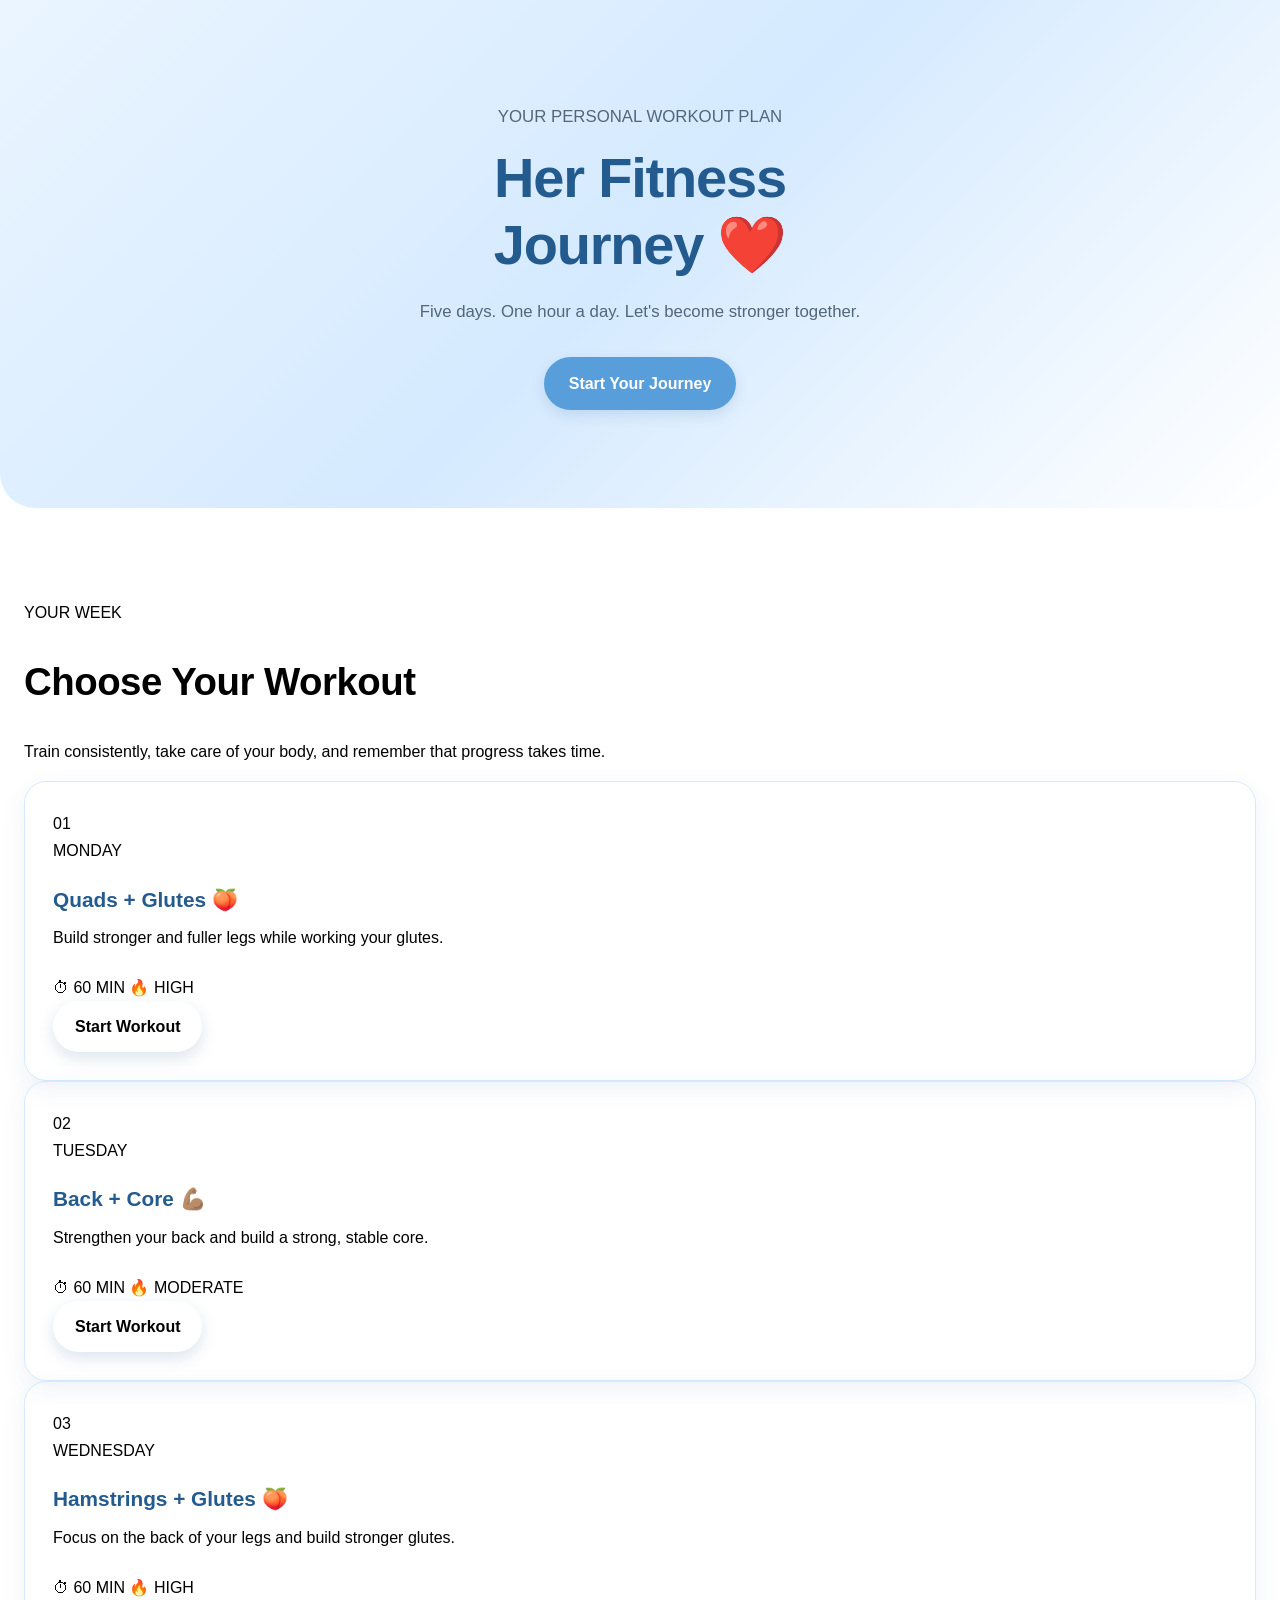
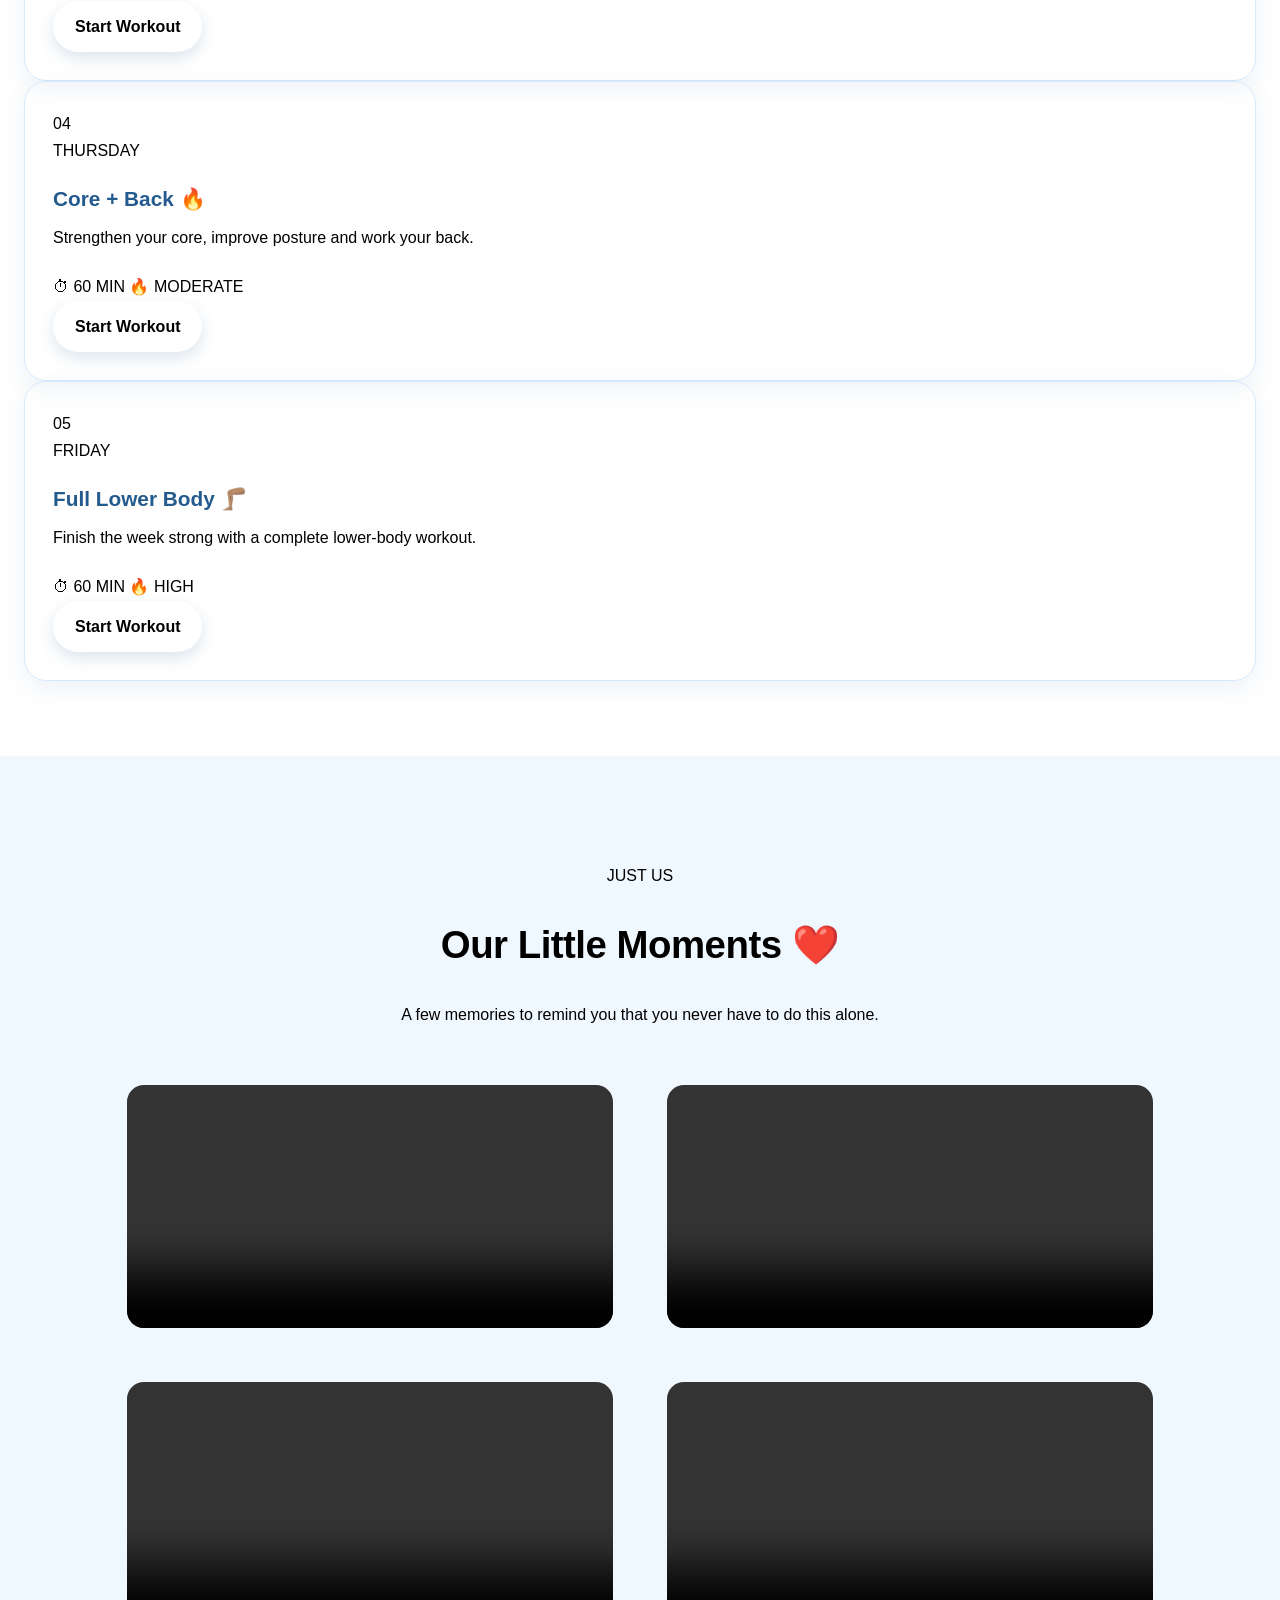
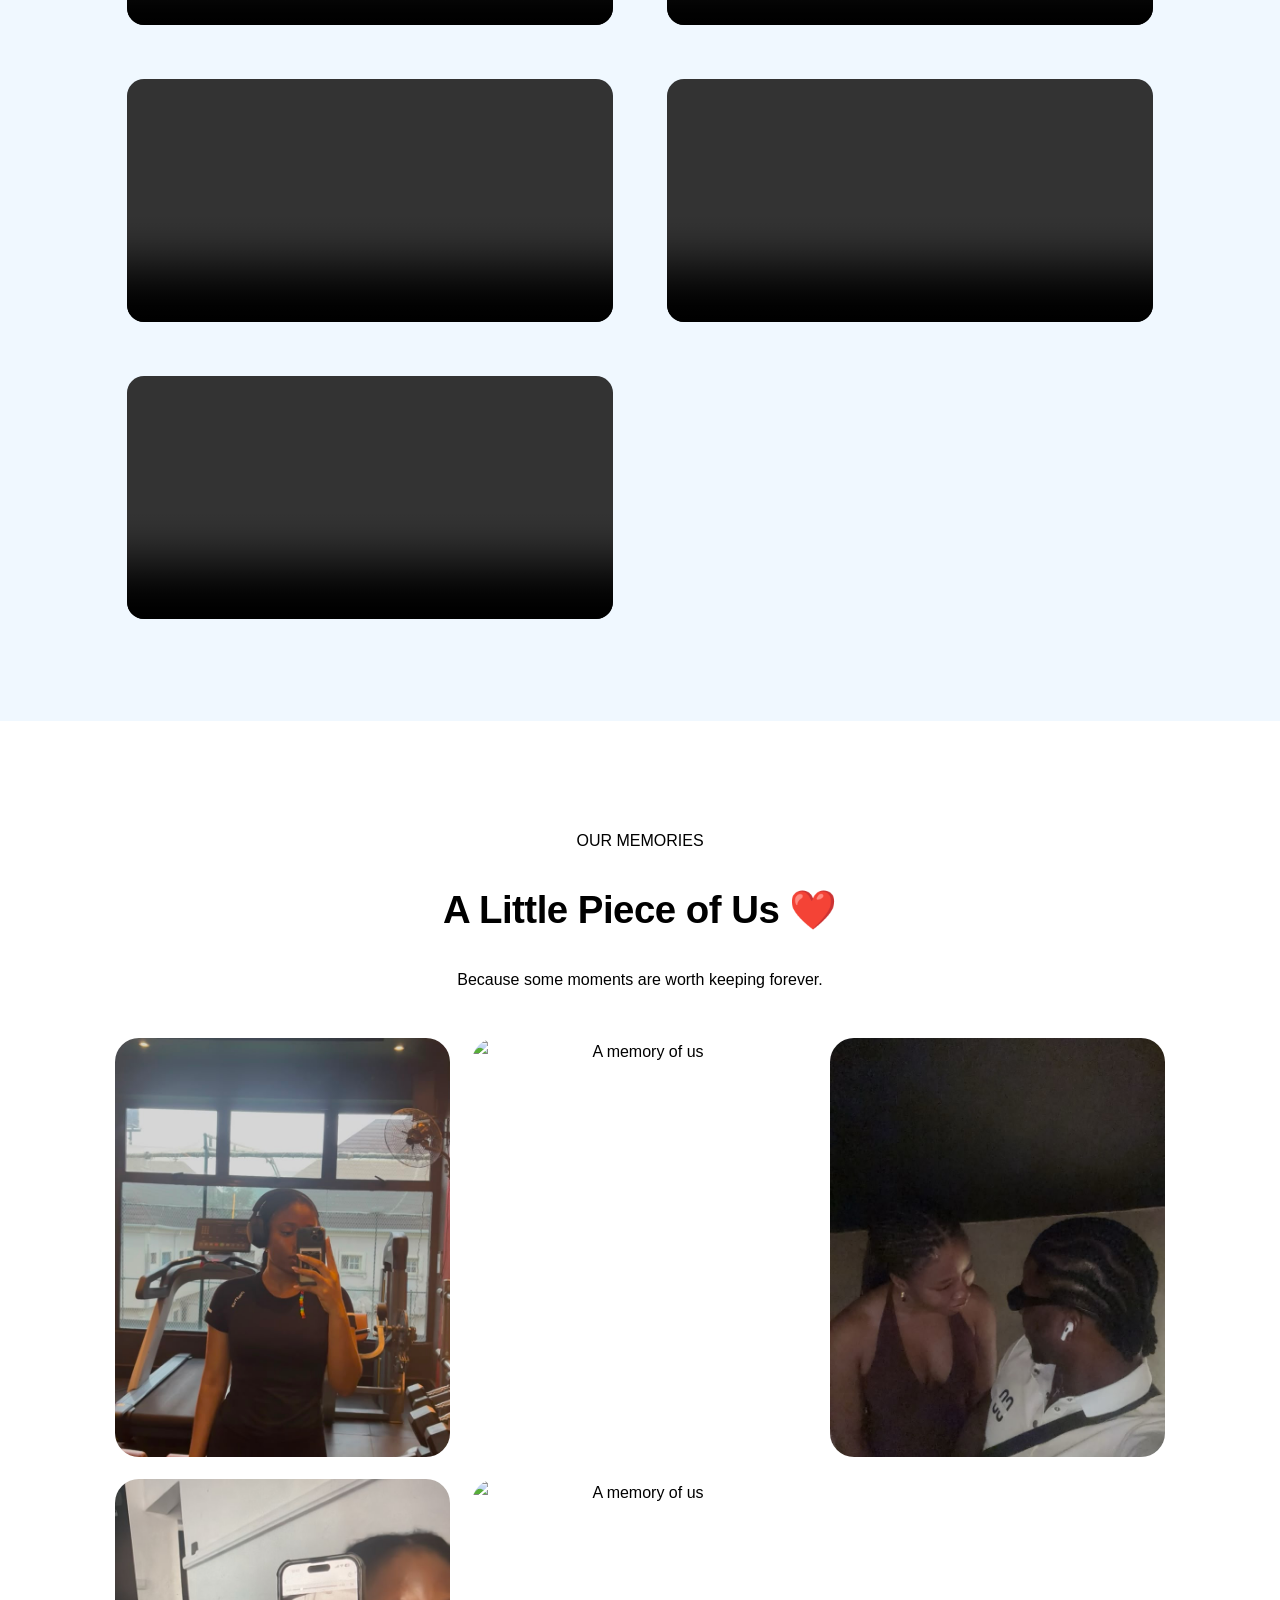
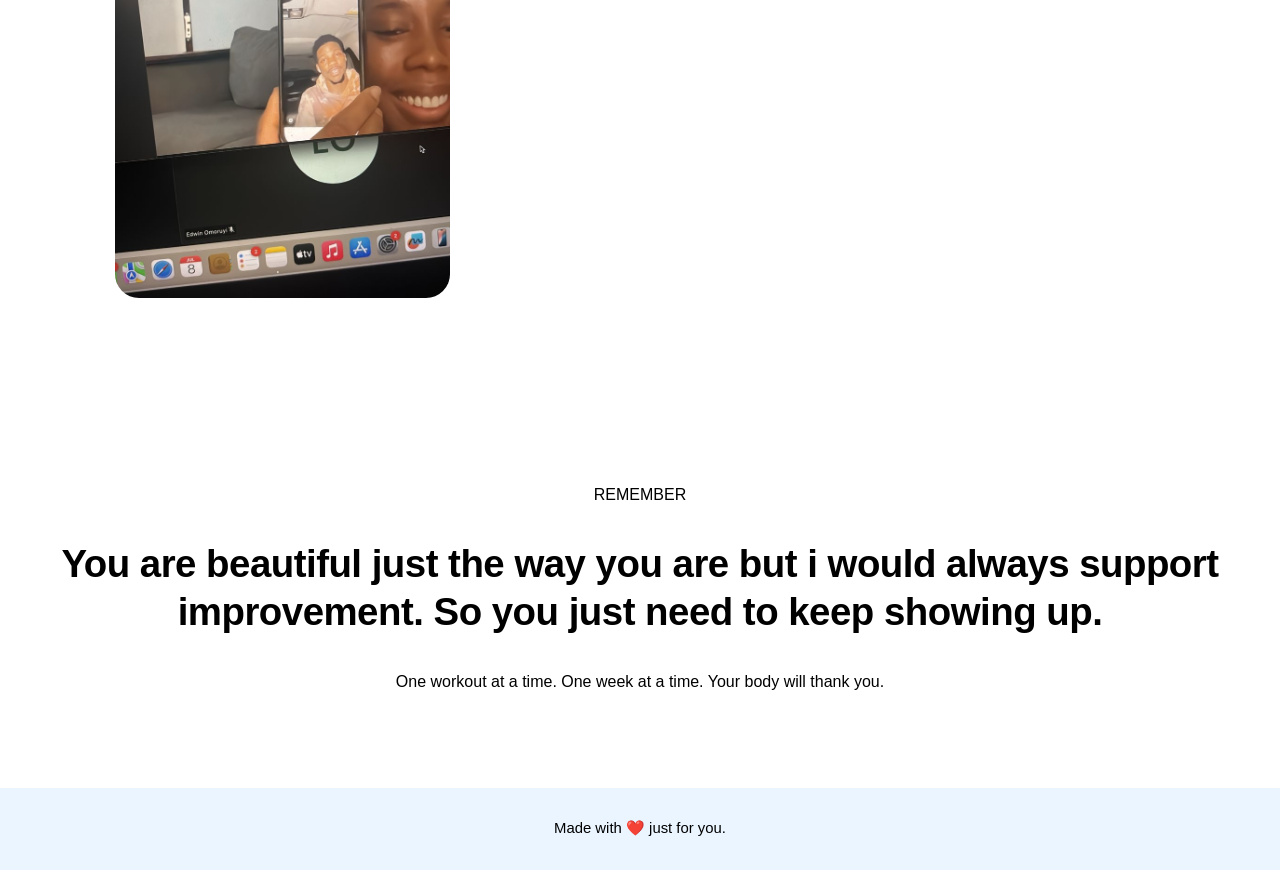
==== index.html @ 588f7c05 "Add files via upload" ====
<!DOCTYPE html>
<html lang="en">
<head>
    <meta charset="UTF-8">
    <meta name="viewport" content="width=device-width, initial-scale=1.0">

    <title>Her Fitness Journey</title>

    <link rel="stylesheet" href="style.css">
</head>


<body>

    <!-- HERO SECTION -->
    <header class="hero">
        <div class="hero-content">
            <p class="small-title">YOUR PERSONAL WORKOUT PLAN</p>

            <h1>Her Fitness<br>Journey ❤️</h1>

            <p class="hero-text">
                Five days. One hour a day.
                Let's become stronger together.
            </p>

            <a href="#workouts" class="start-button">
                Start Your Journey
            </a>
        </div>
    </header>


    <!-- WORKOUT SECTION -->
    <main>

        <section id="workouts" class="workouts">

            <div class="section-heading">
                <p class="small-title">YOUR WEEK</p>
                <h2>Choose Your Workout</h2>
                <p>
                    Train consistently, take care of your body,
                    and remember that progress takes time.
                </p>
            </div>


            <!-- MONDAY -->
            <article class="workout-card">
                <div class="day-number">01</div>

                <div class="workout-info">
                    <p class="day">MONDAY</p>
                    <h3>Quads + Glutes 🍑</h3>
                    <p>
                        Build stronger and fuller legs
                        while working your glutes.
                    </p>

                    <div class="workout-details">
                        <span>⏱ 60 MIN</span>
                        <span>🔥 HIGH</span>
                    </div>

                    <button class="workout-button">
                        Start Workout
                    </button>
                </div>
            </article>


            <!-- TUESDAY -->
            <article class="workout-card">
                <div class="day-number">02</div>

                <div class="workout-info">
                    <p class="day">TUESDAY</p>
                    <h3>Back + Core 💪🏽</h3>
                    <p>
                        Strengthen your back and build
                        a strong, stable core.
                    </p>

                    <div class="workout-details">
                        <span>⏱ 60 MIN</span>
                        <span>🔥 MODERATE</span>
                    </div>

                    <button class="workout-button">
                        Start Workout
                    </button>
                </div>
            </article>


            <!-- WEDNESDAY -->
            <article class="workout-card">
                <div class="day-number">03</div>

                <div class="workout-info">
                    <p class="day">WEDNESDAY</p>
                    <h3>Hamstrings + Glutes 🍑</h3>
                    <p>
                        Focus on the back of your legs
                        and build stronger glutes.
                    </p>

                    <div class="workout-details">
                        <span>⏱ 60 MIN</span>
                        <span>🔥 HIGH</span>
                    </div>

                    <button class="workout-button">
                        Start Workout
                    </button>
                </div>
            </article>


            <!-- THURSDAY -->
            <article class="workout-card">
                <div class="day-number">04</div>

                <div class="workout-info">
                    <p class="day">THURSDAY</p>
                    <h3>Core + Back 🔥</h3>
                    <p>
                        Strengthen your core, improve
                        posture and work your back.
                    </p>

                    <div class="workout-details">
                        <span>⏱ 60 MIN</span>
                        <span>🔥 MODERATE</span>
                    </div>

                    <button class="workout-button">
                        Start Workout
                    </button>
                </div>
            </article>


            <!-- FRIDAY -->
            <article class="workout-card">
                <div class="day-number">05</div>

                <div class="workout-info">
                    <p class="day">FRIDAY</p>
                    <h3>Full Lower Body 🦵🏽</h3>
                    <p>
                        Finish the week strong with
                        a complete lower-body workout.
                    </p>

                    <div class="workout-details">
                        <span>⏱ 60 MIN</span>
                        <span>🔥 HIGH</span>
                    </div>

                    <button class="workout-button">
                        Start Workout
                    </button>
                </div>
            </article>

        </section>
        <!-- OUR LITTLE MOMENTS -->
        <section class="memories">

            <div class="section-heading">
                <p class="small-title">JUST US</p>

                <h2>Our Little Moments ❤️</h2>

                <p>
                    A few memories to remind you that
                    you never have to do this alone.
                </p>
            </div>


            <div class="video-grid">

                <div class="video-card">
                    <video controls playsinline>
                        <source src="videos/us-1.mp4" type="video/mp4">
                    </video>
                </div>

                <div class="video-card">
                    <video controls playsinline>
                        <source src="videos/us-2.mp4" type="video/mp4">
                    </video>
                </div>

                <div class="video-card">
                    <video controls playsinline>
                        <source src="videos/us-3.mp4" type="video/mp4">
                    </video>
                </div>

                <div class="video-card">
                    <video controls playsinline>
                        <source src="videos/us-4.mp4" type="video/mp4">
                    </video>
                </div>

                <div class="video-card">
                    <video controls playsinline>
                        <source src="videos/us-5.mp4" type="video/mp4">
                    </video>
                </div>

                <div class="video-card">
                    <video controls playsinline>
                        <source src="videos/us-6.mp4" type="video/mp4">
                    </video>
                </div>

                <div class="video-card">
                    <video controls playsinline>
                        <source src="videos/us-7.mp4" type="video/mp4">
                    </video>
                </div>

            </div>

        </section>
<!-- OUR MEMORIES -->
<section class="photo-memories">

    <div class="section-heading">
        <p class="small-title">OUR MEMORIES</p>

        <h2>A Little Piece of Us ❤️</h2>

        <p>
            Because some moments are worth keeping forever.
        </p>
    </div>

    <div class="photo-grid">

        <div class="photo-card">
            <img src="images/us-1.jpg" alt="A memory of us">
        </div>

        <div class="photo-card">
            <img src="images/us-2.jpg" alt="A memory of us">
        </div>

        <div class="photo-card">
            <img src="images/us-3.jpg" alt="A memory of us">
        </div>

        <div class="photo-card">
            <img src="images/us-4.jpg" alt="A memory of us">
        </div>

        <div class="photo-card">
            <img src="images/us-5.jpg" alt="A memory of us">
        </div>

    </div>

</section>
        <!-- MOTIVATION SECTION -->
        <section class="motivation">

            <p class="small-title">REMEMBER</p>

            <h2>
                You are beautiful just the way you are but i would always support improvement.
                So you just need to keep showing up.
            </h2>

            <p>
                One workout at a time. One week at a time.
                Your body will thank you.
            </p>

        </section>

    </main>


    <!-- FOOTER -->
    <footer>
        <p>Made with ❤️ just for you.</p>
    </footer>



</body>
</html>
</body>
</html>
---- style.css ----
/* ================================
   OUR LITTLE MOMENTS
================================ */
```css
/* ================================
   OUR VIDEO MEMORIES
================================ */


/* ========================================
   HER FITNESS JOURNEY 💙
   Theme: Light Sky Blue, White & Soft Blue
======================================== */

/* 1. COLOURS AND GLOBAL SETTINGS */

:root {
    --blue-light: #eaf5ff;
    --blue-soft: #d5eaff;
    --blue-sky: #8fc5f5;
    --blue-medium: #579edb;
    --blue-dark: #245b8f;
    --blue-deep: #183f65;
    --white: #ffffff;
    --text-main: #263b50;
    --text-muted: #6c8094;
    --border: #e0edf8;
    --shadow: 0 12px 35px rgba(36, 91, 143, 0.09);
    --shadow-hover: 0 18px 40px rgba(36, 91, 143, 0.15);
    --radius: 22px;
}

* {
    box-sizing: border-box;
}

html {
    scroll-behavior: smooth;
}

body {
    margin: 0;
    font-family: "Segoe UI", Arial, sans-serif;
    color: var(--text-main);
    background: var(--white);
    line-height: 1.7;
    -webkit-font-smoothing: antialiased;
}

img,
video {
    max-width: 100%;
}

img {
    height: auto;
}

a {
    color: var(--blue-dark);
    text-decoration: none;
    transition: color 0.25s ease;
}

a:hover {
    color: var(--blue-medium);
}

button,
a {
    -webkit-tap-highlight-color: transparent;
}

button {
    font: inherit;
}

h1,
h2,
h3,
h4 {
    color: var(--blue-deep);
    line-height: 1.25;
}

h1 {
    font-size: clamp(2rem, 5vw, 3.6rem);
    letter-spacing: -1.2px;
}

h2 {
    font-size: clamp(1.6rem, 3vw, 2.4rem);
    letter-spacing: -0.5px;
}

p {
    color: var(--text-muted);
}


/* 2. HOMEPAGE HERO */

.hero {
    position: relative;
    overflow: hidden;
    padding: 100px 24px;
    text-align: center;
    background:
        radial-gradient(
            circle at 15% 20%,
            rgba(255, 255, 255, 0.95),
            transparent 32%
        ),
        linear-gradient(
            135deg,
            #f2f9ff 0%,
            #dceeff 55%,
            #c4e2ff 100%
        );
}

.hero h1 {
    max-width: 850px;
    margin: 0 auto 20px;
    color: var(--blue-deep);
}

.hero p {
    max-width: 650px;
    margin: 0 auto 28px;
    font-size: 1.08rem;
    line-height: 1.9;
}

.hero a {
    display: inline-block;
    margin: 8px;
}

/* Also style a hero implemented using a regular header. */

header.hero {
    width: 100%;
}


/* 3. GENERAL PAGE SECTIONS */

section {
    scroll-margin-top: 24px;
}

section:not(.exercise-section) > h2 {
    text-align: center;
}

.workouts,
.workout-section,
.weekly-workouts,
.motivation,
.motivational-section {
    padding: 75px 24px;
}

.workouts,
.workout-section,
.weekly-workouts {
    background: #ffffff;
}

.motivation,
.motivational-section {
    background: var(--blue-light);
    text-align: center;
}

.motivation p,
.motivational-section p {
    max-width: 700px;
    margin: 18px auto;
}


/* 4. WEEKDAY WORKOUT CARDS */

.workout-grid,
.workouts-grid,
.weekly-workout-grid {
    display: grid;
    grid-template-columns: repeat(3, minmax(0, 1fr));
    gap: 25px;
    width: 100%;
    max-width: 1100px;
    margin: 40px auto 0;
}

.workout-card {
    position: relative;
    display: flex;
    flex-direction: column;
    align-items: flex-start;
    padding: 28px;
    overflow: hidden;
    background: var(--white);
    border: 1px solid var(--border);
    border-radius: var(--radius);
    box-shadow: var(--shadow);
    transition:
        transform 0.3s ease,
        box-shadow 0.3s ease,
        border-color 0.3s ease;
}

.workout-card::before {
    content: "";
    position: absolute;
    top: 0;
    left: 0;
    width: 100%;
    height: 5px;
    background: linear-gradient(
        90deg,
        var(--blue-sky),
        var(--blue-medium)
    );
}

.workout-card:hover {
    transform: translateY(-6px);
    border-color: #c5e1fa;
    box-shadow: var(--shadow-hover);
}

.workout-card h2,
.workout-card h3 {
    margin: 8px 0 12px;
    font-size: 1.3rem;
}

.workout-card p {
    margin: 0 0 22px;
    line-height: 1.8;
}

.workout-card .workout-button {
    margin-top: auto;
}

.workout-button,
.start-button,
.back-button {
    display: inline-flex;
    align-items: center;
    justify-content: center;
    gap: 8px;
    padding: 12px 22px;
    border: none;
    border-radius: 999px;
    font-weight: 600;
    text-align: center;
    cursor: pointer;
    transition:
        background 0.25s ease,
        color 0.25s ease,
        transform 0.25s ease,
        box-shadow 0.25s ease;
}

.workout-button,
.start-button {
    color: var(--white);
    background: var(--blue-dark);
    box-shadow: 0 6px 16px rgba(36, 91, 143, 0.16);
}

.workout-button:hover,
.start-button:hover {
    color: var(--white);
    background: var(--blue-medium);
    transform: translateY(-2px);
    box-shadow: 0 9px 22px rgba(36, 91, 143, 0.2);
}

.back-button {
    color: var(--blue-dark);
    background: var(--white);
    border: 1px solid #cfe4f8;
}

.back-button:hover {
    color: var(--blue-deep);
    background: var(--blue-light);
    transform: translateY(-2px);
}

/* Support either a button or a link for the workout action. */

button.workout-button {
    appearance: none;
}


/* 5. WORKOUT PAGE HEADER */

.workout-page-header {
    padding: 65px 24px 55px;
    text-align: center;
    background: linear-gradient(
        135deg,
        #eff8ff 0%,
        #d9ecff 100%
    );
}

.workout-page-header h1 {
    max-width: 900px;
    margin: 0 auto 15px;
}

.workout-page-header p {
    max-width: 650px;
    margin: 0 auto 25px;
}

.workout-page-header .back-button {
    margin-top: 5px;
}


/* 6. WORKOUT PAGE CONTENT */

.workout-page {
    width: 100%;
    max-width: 1000px;
    margin: 0 auto;
    padding: 55px 24px 80px;
}

.exercise-section {
    margin-bottom: 35px;
    padding: 30px;
    background: var(--white);
    border: 1px solid var(--border);
    border-radius: var(--radius);
    box-shadow: var(--shadow);
}

.exercise-heading {
    margin: 0 0 24px;
    padding-bottom: 15px;
    border-bottom: 1px solid var(--border);
    color: var(--blue-dark);
    font-size: clamp(1.35rem, 3vw, 1.8rem);
}

.exercise-list {
    display: grid;
    grid-template-columns: repeat(2, minmax(0, 1fr));
    gap: 16px;
}

.exercise {
    padding: 20px;
    background: #f6faff;
    border: 1px solid #e5f0fb;
    border-radius: 16px;
    transition:
        transform 0.25s ease,
        background 0.25s ease,
        border-color 0.25s ease;
}

.exercise:hover {
    transform: translateY(-3px);
    background: #edf6ff;
    border-color: #cfe5fa;
}

.exercise h3 {
    margin: 0 0 10px;
    color: var(--blue-deep);
    font-size: 1.08rem;
}

.exercise p {
    margin: 0 0 12px;
    font-size: 0.96rem;
    line-height: 1.75;
}

.exercise strong {
    display: inline-block;
    padding: 5px 11px;
    color: var(--blue-dark);
    background: #e2f0ff;
    border-radius: 8px;
    font-size: 0.9rem;
}


/* 7. WORKOUT CHALLENGE AND COMPLETION */

.challenge-box {
    padding: 25px;
    background: linear-gradient(
        135deg,
        #eaf5ff,
        #d8ebff
    );
    border: 1px solid #cfe4f8;
    border-radius: 18px;
}

.challenge-box h2,
.challenge-box h3 {
    color: var(--blue-dark);
}

.finished-section {
    margin-top: 40px;
    padding: 45px 25px;
    text-align: center;
    background: linear-gradient(
        135deg,
        #f0f8ff,
        #dceeff
    );
    border: 1px solid var(--border);
    border-radius: 26px;
}

.finished-section h2 {
    margin-top: 0;
}

.finished-section p {
    max-width: 600px;
    margin: 15px auto 25px;
}

.finished-section .start-button {
    margin-top: 8px;
}


/* 8. VIDEO MEMORIES */

.memories {
    padding: 90px 20px;
    background: #f0f8ff;
    text-align: center;
}

.video-grid {
    display: grid;
    grid-template-columns: repeat(2, minmax(0, 1fr));
    gap: 30px;
    width: 100%;
    max-width: 1050px;
    margin: 45px auto 0;
}

.video-card {
    min-width: 0;
    padding: 12px;
    overflow: hidden;
    background: var(--white);
    border: 1px solid var(--border);
    border-radius: 24px;
    box-shadow: var(--shadow);
    transition:
        transform 0.3s ease,
        box-shadow 0.3s ease;
}

.video-card:hover {
    transform: translateY(-5px);
    box-shadow: var(--shadow-hover);
}

.video-card video {
    display: block;
    width: 100%;
    border-radius: 17px;
    background: #eaf5ff;
}


/* 9. PHOTO MEMORIES */

.photo-memories {
    padding: 90px 20px;
    background: var(--white);
    text-align: center;
}

.photo-grid {
    display: grid;
    grid-template-columns: repeat(3, minmax(0, 1fr));
    gap: 22px;
    width: 100%;
    max-width: 1050px;
    margin: 45px auto 0;
}

.photo-card {
    position: relative;
    overflow: hidden;
    aspect-ratio: 4 / 5;
    background: var(--blue-light);
    border: 1px solid var(--border);
    border-radius: 24px;
    box-shadow: var(--shadow);
}

.photo-card img {
    display: block;
    width: 100%;
    height: 100%;
    object-fit: cover;
    transition: transform 0.5s ease;
}

.photo-card:hover img {
    transform: scale(1.06);
}


/* 10. FOOTER */

footer {
    padding: 28px 20px;
    color: var(--blue-dark);
    background: #eaf5ff;
    text-align: center;
    border-top: 1px solid var(--border);
}

footer p {
    margin: 0;
    color: var(--blue-dark);
    font-size: 0.93rem;
}


/* 11. ACCESSIBILITY AND INTERACTION */

a:focus-visible,
button:focus-visible {
    outline: 3px solid var(--blue-medium);
    outline-offset: 4px;
}

@media (prefers-reduced-motion: reduce) {
    html {
        scroll-behavior: auto;
    }

    *,
    *::before,
    *::after {
        transition-duration: 0.01ms !important;
        animation-duration: 0.01ms !important;
        scroll-behavior: auto !important;
    }
}


/* 12. TABLET RESPONSIVE LAYOUT */

@media (max-width: 900px) {
    .workout-grid,
    .workouts-grid,
    .weekly-workout-grid {
        grid-template-columns: repeat(2, minmax(0, 1fr));
    }

    .photo-grid {
        grid-template-columns: repeat(2, minmax(0, 1fr));
    }

    .workout-page {
        padding-top: 40px;
    }
}


/* 13. MOBILE RESPONSIVE LAYOUT */

@media (max-width: 700px) {
    h1 {
        letter-spacing: -0.6px;
    }

    .hero {
        padding: 70px 20px;
    }

    .hero p {
        font-size: 1rem;
    }

    .workouts,
    .workout-section,
    .weekly-workouts,
    .motivation,
    .motivational-section {
        padding: 55px 16px;
    }

    .workout-grid,
    .workouts-grid,
    .weekly-workout-grid {
        grid-template-columns: 1fr;
        gap: 20px;
        margin-top: 30px;
    }

    .workout-card {
        padding: 25px 22px;
    }

    .workout-button,
    .start-button {
        min-height: 46px;
    }

    .workout-page-header {
        padding: 48px 18px 40px;
    }

    .workout-page {
        padding: 30px 15px 55px;
    }

    .exercise-section {
        margin-bottom: 22px;
        padding: 22px 17px;
        border-radius: 19px;
    }

    .exercise-list {
        grid-template-columns: 1fr;
        gap: 13px;
    }

    .exercise {
        padding: 18px;
    }

    .finished-section {
        padding: 35px 20px;
    }

    .memories,
    .photo-memories {
        padding: 65px 15px;
    }

    .video-grid {
        grid-template-columns: 1fr;
        gap: 22px;
        margin-top: 30px;
    }

    .video-card {
        padding: 8px;
        border-radius: 20px;
    }

    .video-card video {
        border-radius: 15px;
    }

    .photo-grid {
        grid-template-columns: repeat(2, minmax(0, 1fr));
        gap: 13px;
        margin-top: 30px;
    }

    .photo-card {
        border-radius: 17px;
    }
}


/* 14. SMALL MOBILE SCREENS */

@media (max-width: 380px) {
    .photo-grid {
        grid-template-columns: 1fr;
    }

    .workout-card {
        padding: 22px 18px;
    }

    .exercise-section {
        padding: 18px 13px;
    }
}

/* Smooth animations for Her Fitness Journey */

.workout-card,
.video-card,
.photo-card,
button,
.workout-button,
.start-button,
.back-button {
    transition: transform 0.3s ease, box-shadow 0.3s ease;
}

.workout-card:hover,
.video-card:hover,
.photo-card:hover {
    transform: translateY(-5px);
    box-shadow: 0 12px 28px rgba(36, 91, 143, 0.15);
}

button:hover,
.workout-button:hover,
.start-button:hover,
.back-button:hover {
    transform: translateY(-2px);
    cursor: pointer;
}

/* Respect reduced-motion preferences */
@media (prefers-reduced-motion: reduce) {
    *,
    *::before,
    *::after {
        scroll-behavior: auto !important;
        transition-duration: 0.01ms !important;
        animation-duration: 0.01ms !important;
    }
}

/* Beautiful exercise cards */

.exercise {
    background: linear-gradient(135deg, #ffffff, #f0f8ff);
    border: 1px solid #d5eaff;
    border-radius: 18px;
    padding: 20px;
    margin-bottom: 18px;
    box-shadow: 0 5px 18px rgba(36, 91, 143, 0.08);
    transition: transform 0.3s ease, box-shadow 0.3s ease;
}

.exercise:hover {
    transform: translateY(-4px);
    box-shadow: 0 10px 25px rgba(36, 91, 143, 0.14);
}

/* Stylish exercise headings */

.exercise h3 {
    color: #245b8f;
    font-size: 1.15rem;
    margin-bottom: 10px;
    line-height: 1.4;
}

/* Comfortable exercise instructions */

.exercise p {
    color: #52677a;
    font-size: 0.97rem;
    line-height: 1.7;
}

/* Soft blue exercise lists */

.exercise li {
    line-height: 1.8;
    margin-bottom: 6px;
}

/* Workout challenge section */

.challenge-box {
    background: linear-gradient(135deg, #eaf5ff, #d5eaff);
    border: 1px solid #c5e1fb;
    border-radius: 20px;
    padding: 24px;
    margin: 28px 0;
    text-align: center;
}

/* Workout completion section */

.finished-section {
    background: #f7fbff;
    border: 1px solid #d5eaff;
    border-radius: 22px;
    padding: 28px 20px;
    margin: 30px 0;
    text-align: center;
}

.finished-section h2,
.challenge-box h2 {
    color: #245b8f;
    margin-bottom: 12px;
}

.finished-section p,
.challenge-box p {
    color: #52677a;
    line-height: 1.7;
}

/* Gentle button animation */

.start-button {
    display: inline-block;
    background: #579edb;
    color: white;
    padding: 12px 24px;
    border: none;
    border-radius: 30px;
    text-decoration: none;
    font-weight: 600;
    box-shadow: 0 5px 14px rgba(36, 91, 143, 0.15);
    transition: background 0.3s ease, transform 0.3s ease;
}

.start-button:hover {
    background: #245b8f;
    transform: translateY(-2px);
}

/* Beautiful welcome section */

body > header:first-of-type {
    text-align: center;
    padding: 90px 24px;
    background: linear-gradient(135deg, #eaf5ff, #d5eaff, #ffffff);
    border-radius: 0 0 35px 35px;
}

body > header:first-of-type h1 {
    color: #245b8f;
    font-size: clamp(2.2rem, 5vw, 3.5rem);
    line-height: 1.2;
    margin-bottom: 18px;
}

body > header:first-of-type p {
    color: #52677a;
    font-size: 1.05rem;
    line-height: 1.8;
    max-width: 600px;
    margin: 12px auto;
}

body > header:first-of-type a {
    display: inline-block;
    margin-top: 18px;
    padding: 13px 25px;
    background: #579edb;
    color: white;
    text-decoration: none;
    border-radius: 30px;
    font-weight: 600;
    transition: background 0.3s ease, transform 0.3s ease;
}

body > header:first-of-type a:hover {
    background: #245b8f;
    transform: translateY(-3px);
}

@media (max-width: 600px) {
    body > header:first-of-type {
        padding: 60px 18px;
    }
}

/* Homepage workout card polish */

.workout-card {
    border: 1px solid #d5eaff;
    border-radius: 22px;
    box-shadow: 0 8px 24px rgba(36, 91, 143, 0.08);
    transition: transform 0.25s ease, box-shadow 0.25s ease;
}

.workout-card:hover {
    transform: translateY(-5px);
    box-shadow: 0 14px 30px rgba(36, 91, 143, 0.15);
}

.workout-card h2,
.workout-card h3 {
    color: #245b8f;
}

.workout-card p {
    line-height: 1.7;
}

/* Workout countdown timer */

.workout-timer {
    max-width: 600px;
    margin: 30px auto;
    padding: 28px 20px;
    text-align: center;
    background: linear-gradient(135deg, #eaf5ff, #ffffff);
    border: 1px solid #d5eaff;
    border-radius: 24px;
    box-shadow: 0 8px 24px rgba(36, 91, 143, 0.10);
}

.timer-label {
    color: #245b8f;
    font-size: 0.85rem;
    font-weight: 700;
    letter-spacing: 2px;
    margin-bottom: 12px;
}

.timer-display {
    color: #245b8f;
    font-size: clamp(3rem, 10vw, 4.5rem);
    font-weight: 800;
    font-variant-numeric: tabular-nums;
    line-height: 1.2;
    margin: 15px 0;
}

.timer-message {
    color: #52677a;
    line-height: 1.6;
    margin-bottom: 20px;
}

.timer-buttons {
    display: flex;
    justify-content: center;
    flex-wrap: wrap;
    gap: 10px;
}

.timer-buttons button {
    border: none;
    border-radius: 25px;
    padding: 12px 20px;
    font-size: 0.95rem;
    font-weight: 600;
    cursor: pointer;
    transition: transform 0.2s ease, background 0.2s ease;
}

.timer-start {
    background: #579edb;
    color: white;
}

.timer-pause,
.timer-reset {
    background: #d5eaff;
    color: #245b8f;
}

.timer-buttons button:hover:not(:disabled) {
    transform: translateY(-2px);
}

.timer-buttons button:disabled {
    opacity: 0.5;
    cursor: not-allowed;
}

@media (max-width: 480px) {
    .workout-timer {
        padding: 22px 14px;
        margin: 20px 10px;
    }

    .timer-buttons button {
        padding: 11px 15px;
    }
}
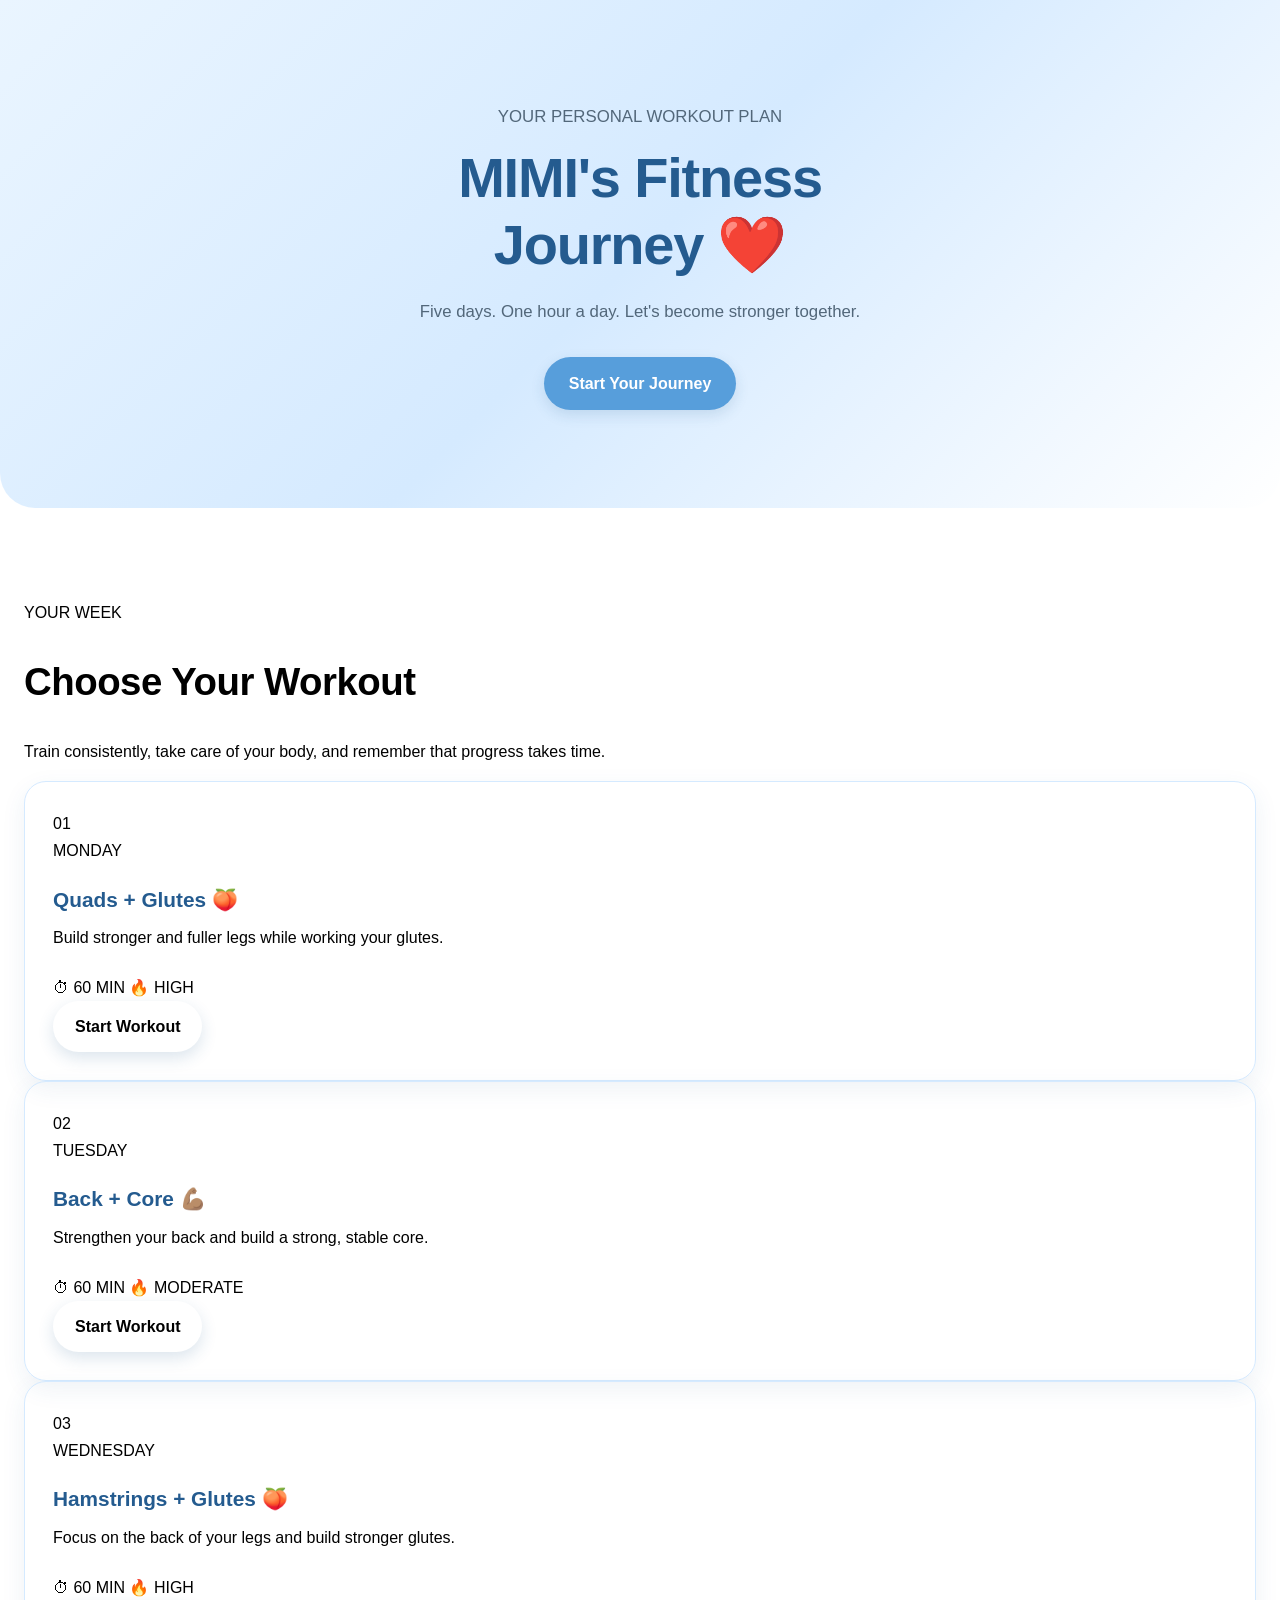
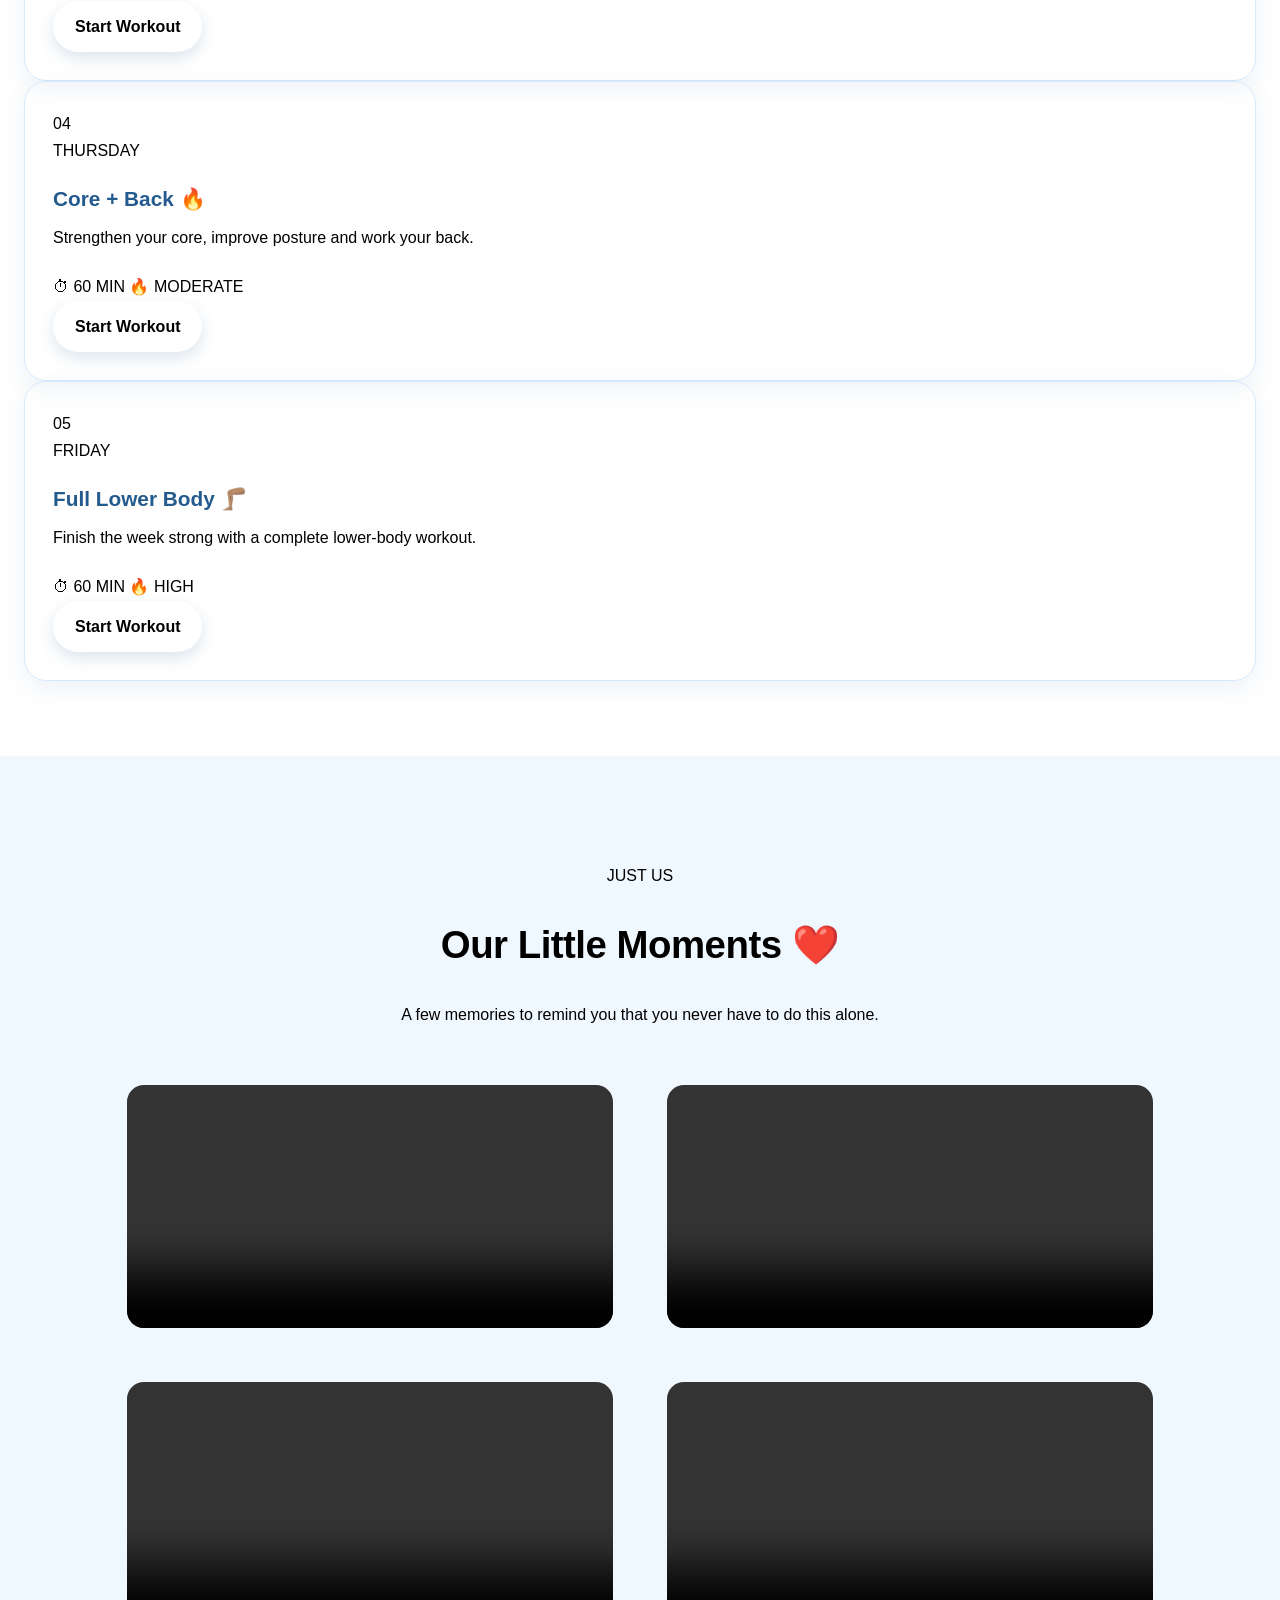
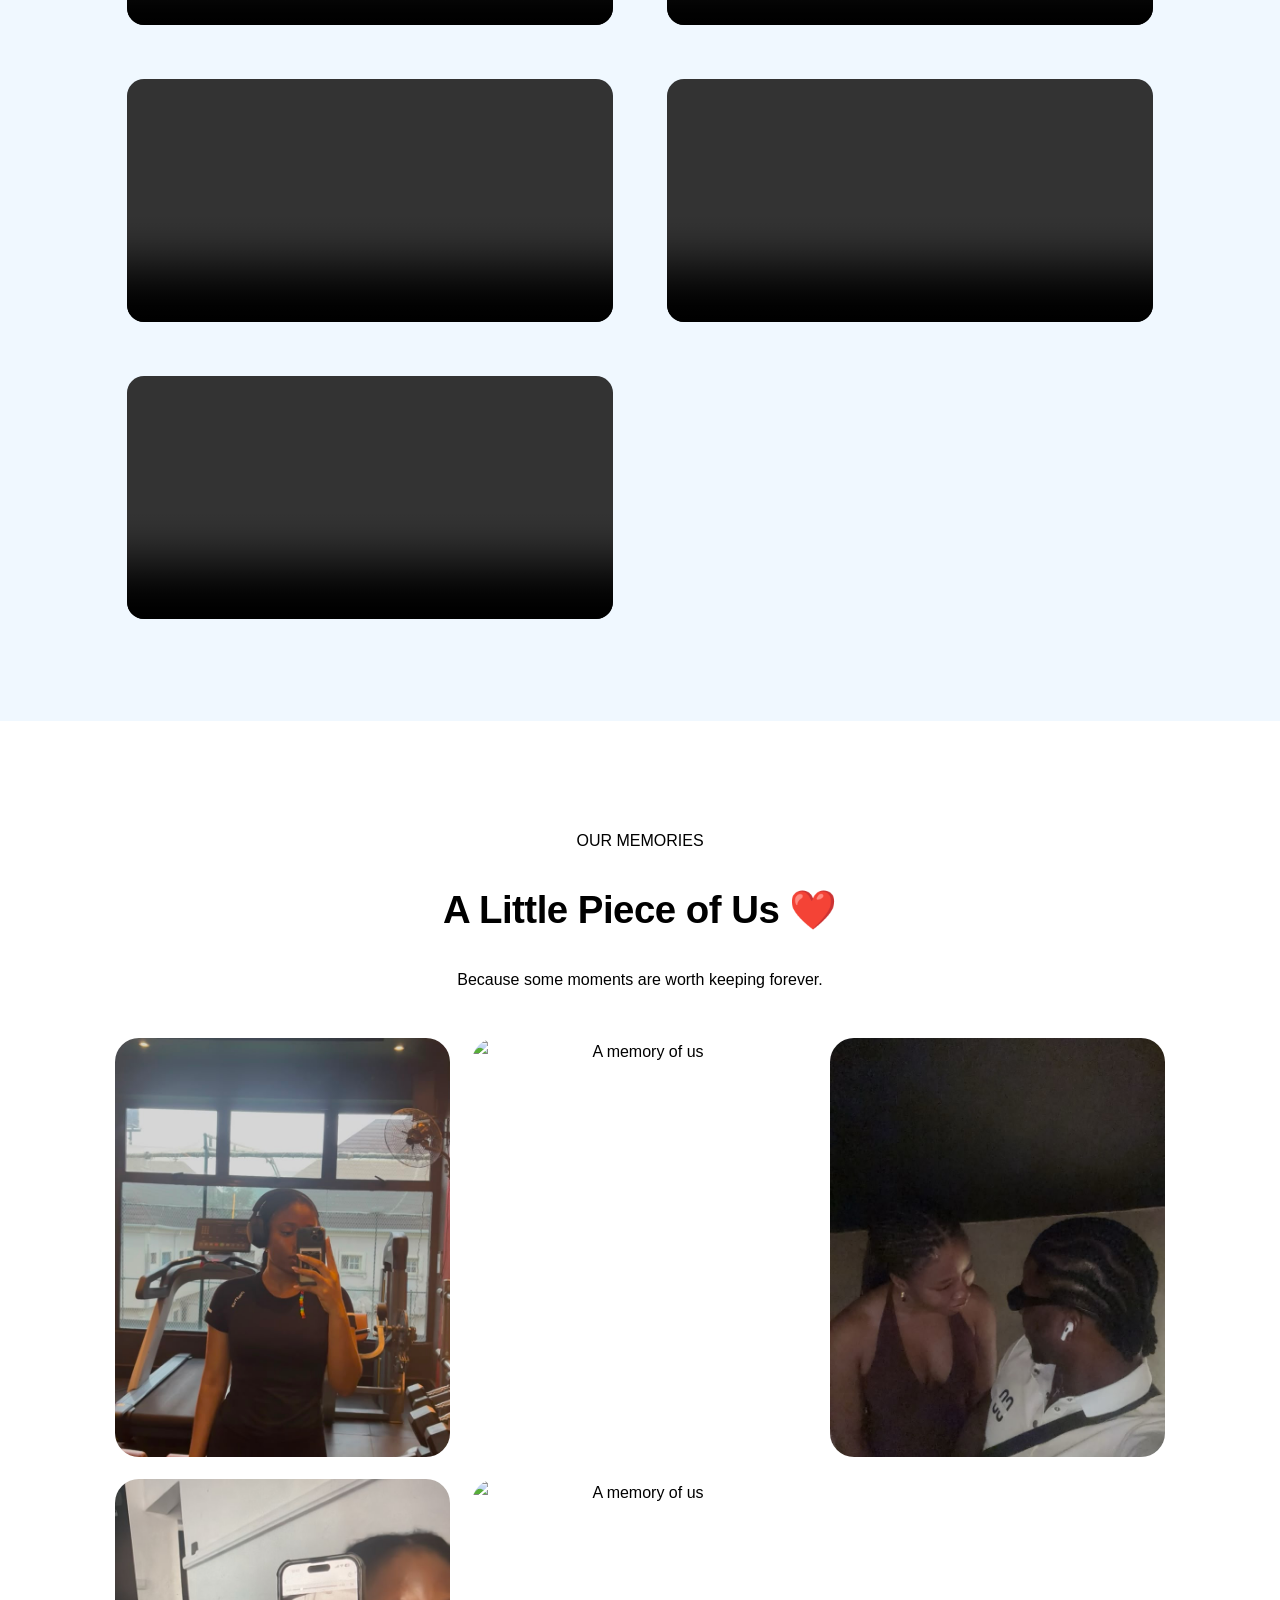
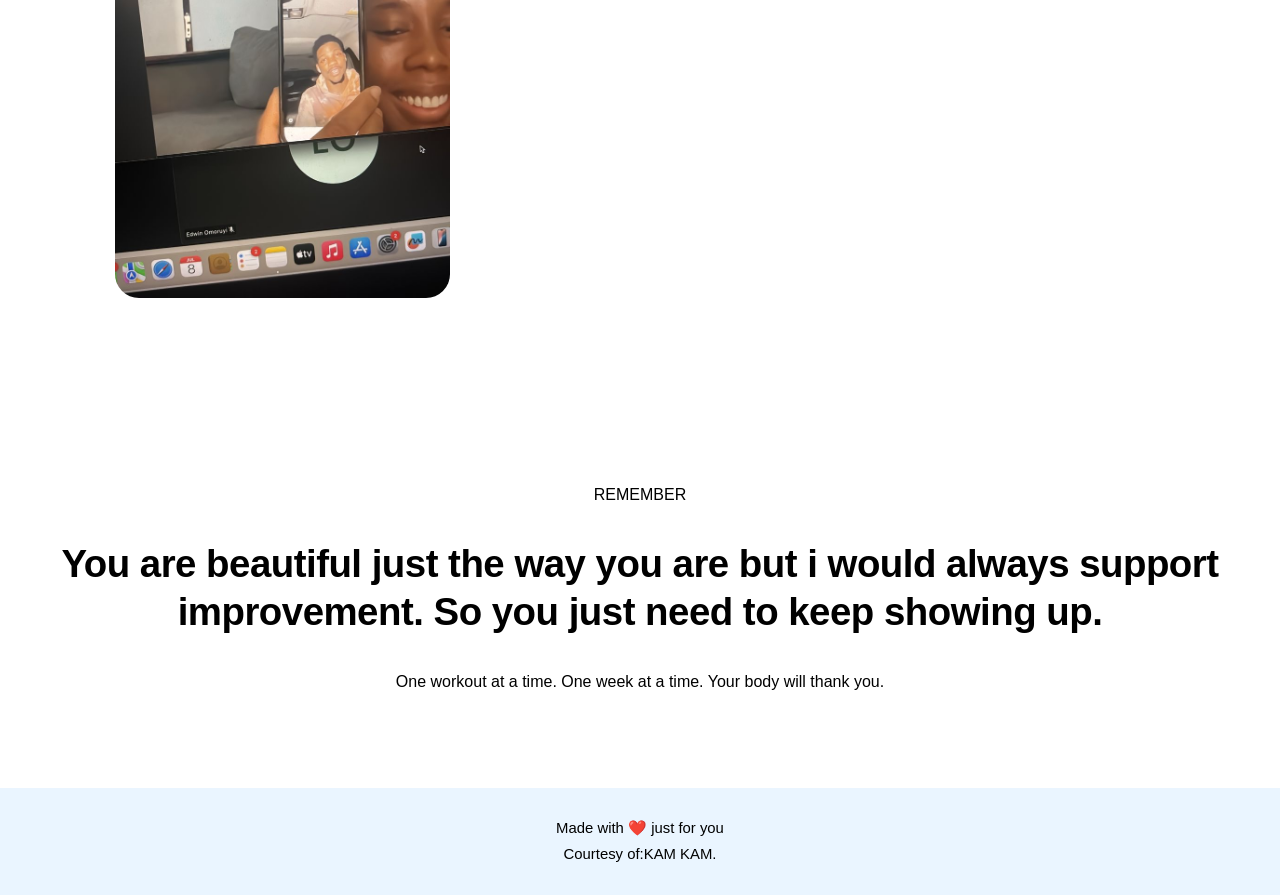
==== commit 8f508d58: "Update fitness journey title and workout buttons" ====
--- a/index.html
+++ b/index.html
@@ -1,4 +1,3 @@
-
 <!DOCTYPE html>
 <html lang="en">
 <head>
@@ -18,7 +17,7 @@
         <div class="hero-content">
             <p class="small-title">YOUR PERSONAL WORKOUT PLAN</p>
 
-            <h1>Her Fitness<br>Journey ❤️</h1>
+            <h1>MIMI's Fitness<br>Journey ❤️</h1>
 
             <p class="hero-text">
                 Five days. One hour a day.
@@ -64,9 +63,9 @@
                         <span>🔥 HIGH</span>
                     </div>
 
-                    <button class="workout-button">
-                        Start Workout
-                    </button>
+                    <a href="workouts/monday.html" class="workout-button">
+    Start Workout
+</a>
                 </div>
             </article>
 
@@ -88,9 +87,9 @@
                         <span>🔥 MODERATE</span>
                     </div>
 
-                    <button class="workout-button">
-                        Start Workout
-                    </button>
+                    <a href="workouts/tuesday.html" class="workout-button">
+    Start Workout
+</a>
                 </div>
             </article>
 
@@ -112,9 +111,9 @@
                         <span>🔥 HIGH</span>
                     </div>
 
-                    <button class="workout-button">
-                        Start Workout
-                    </button>
+                    <a href="workouts/wednesday.html" class="workout-button">
+    Start Workout
+</a>
                 </div>
             </article>
 
@@ -136,9 +135,9 @@
                         <span>🔥 MODERATE</span>
                     </div>
 
-                    <button class="workout-button">
-                        Start Workout
-                    </button>
+                    <a href="workouts/thursday.html" class="workout-button">
+    Start Workout
+</a>
                 </div>
             </article>
 
@@ -160,9 +159,9 @@
                         <span>🔥 HIGH</span>
                     </div>
 
-                    <button class="workout-button">
-                        Start Workout
-                    </button>
+                    <a href="workouts/friday.html" class="workout-button">
+    Start Workout
+</a>
                 </div>
             </article>
 
@@ -289,7 +288,7 @@
 
     <!-- FOOTER -->
     <footer>
-        <p>Made with ❤️ just for you.</p>
+        <p>Made with ❤️ just for you<br>Courtesy of:KAM KAM.</p>
     </footer>
 
 
@@ -297,4 +296,4 @@
 </body>
 </html>
 </body>
-</html>+</html>
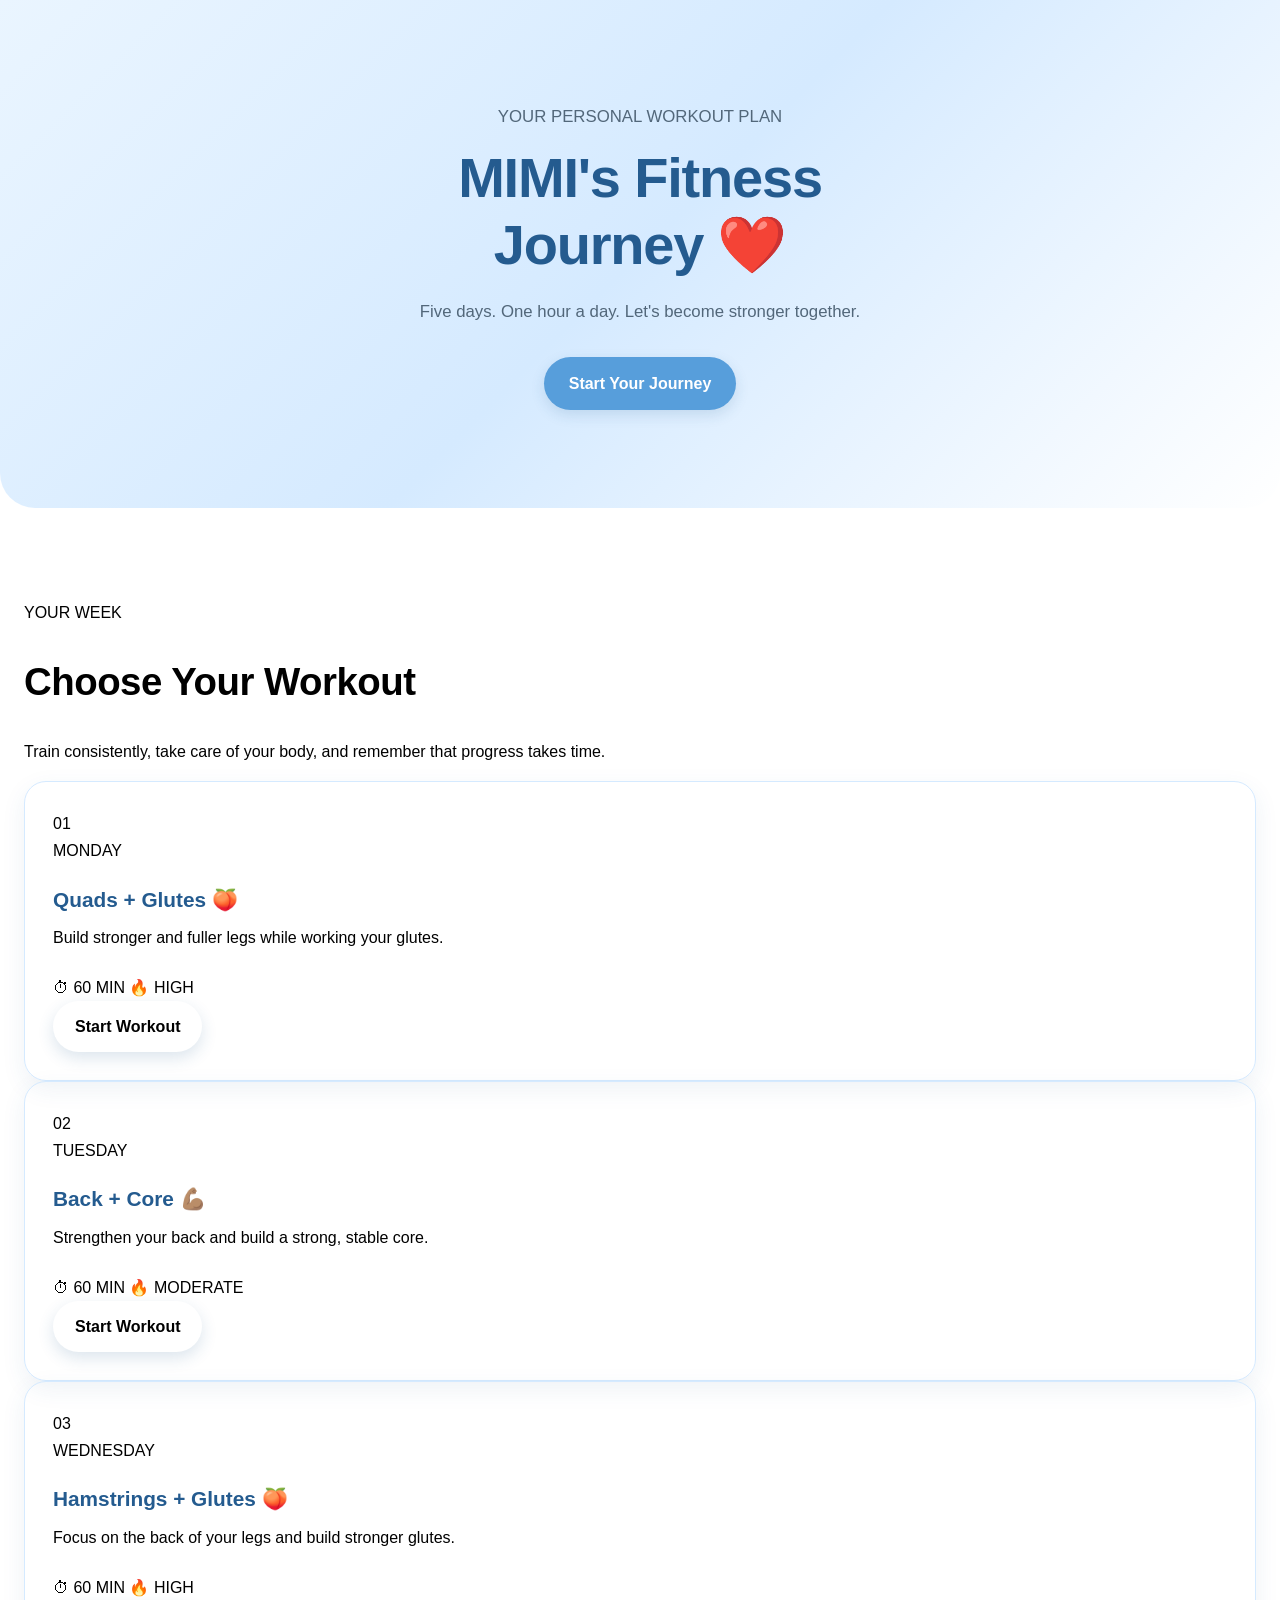
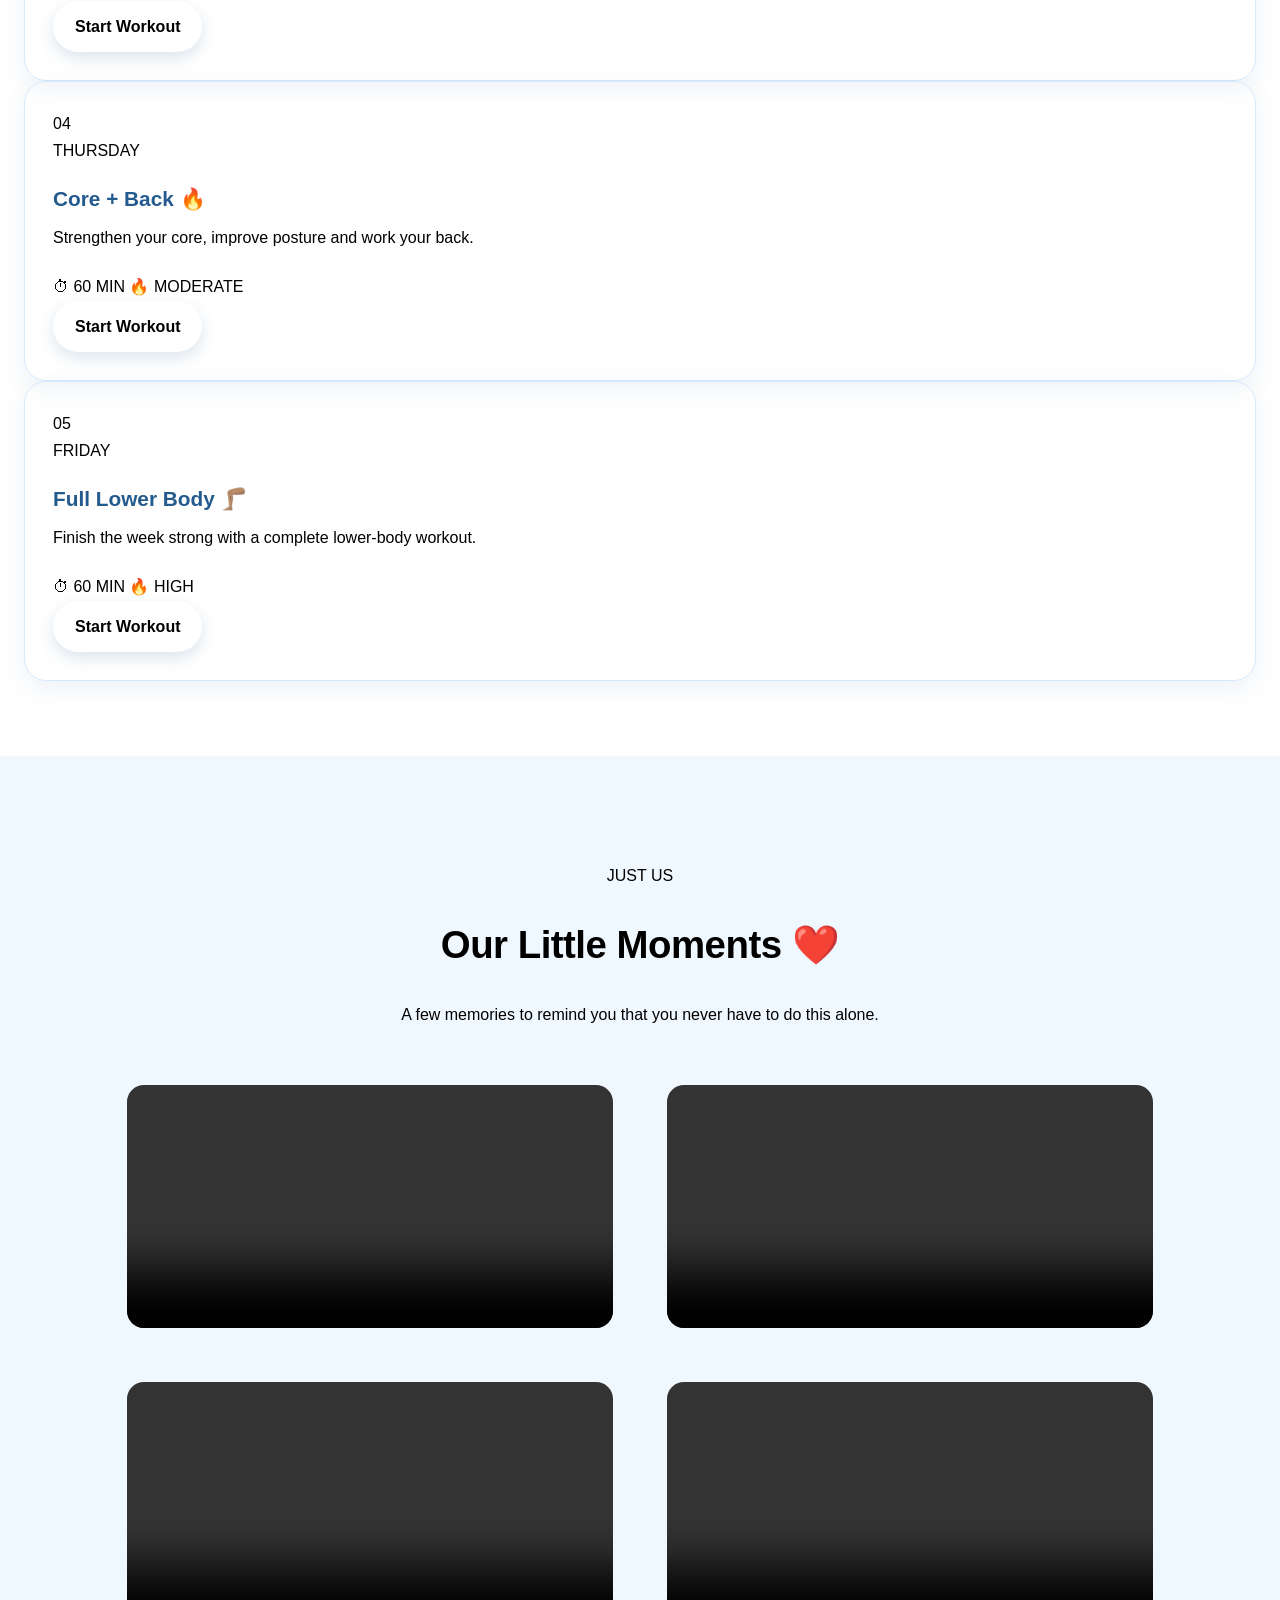
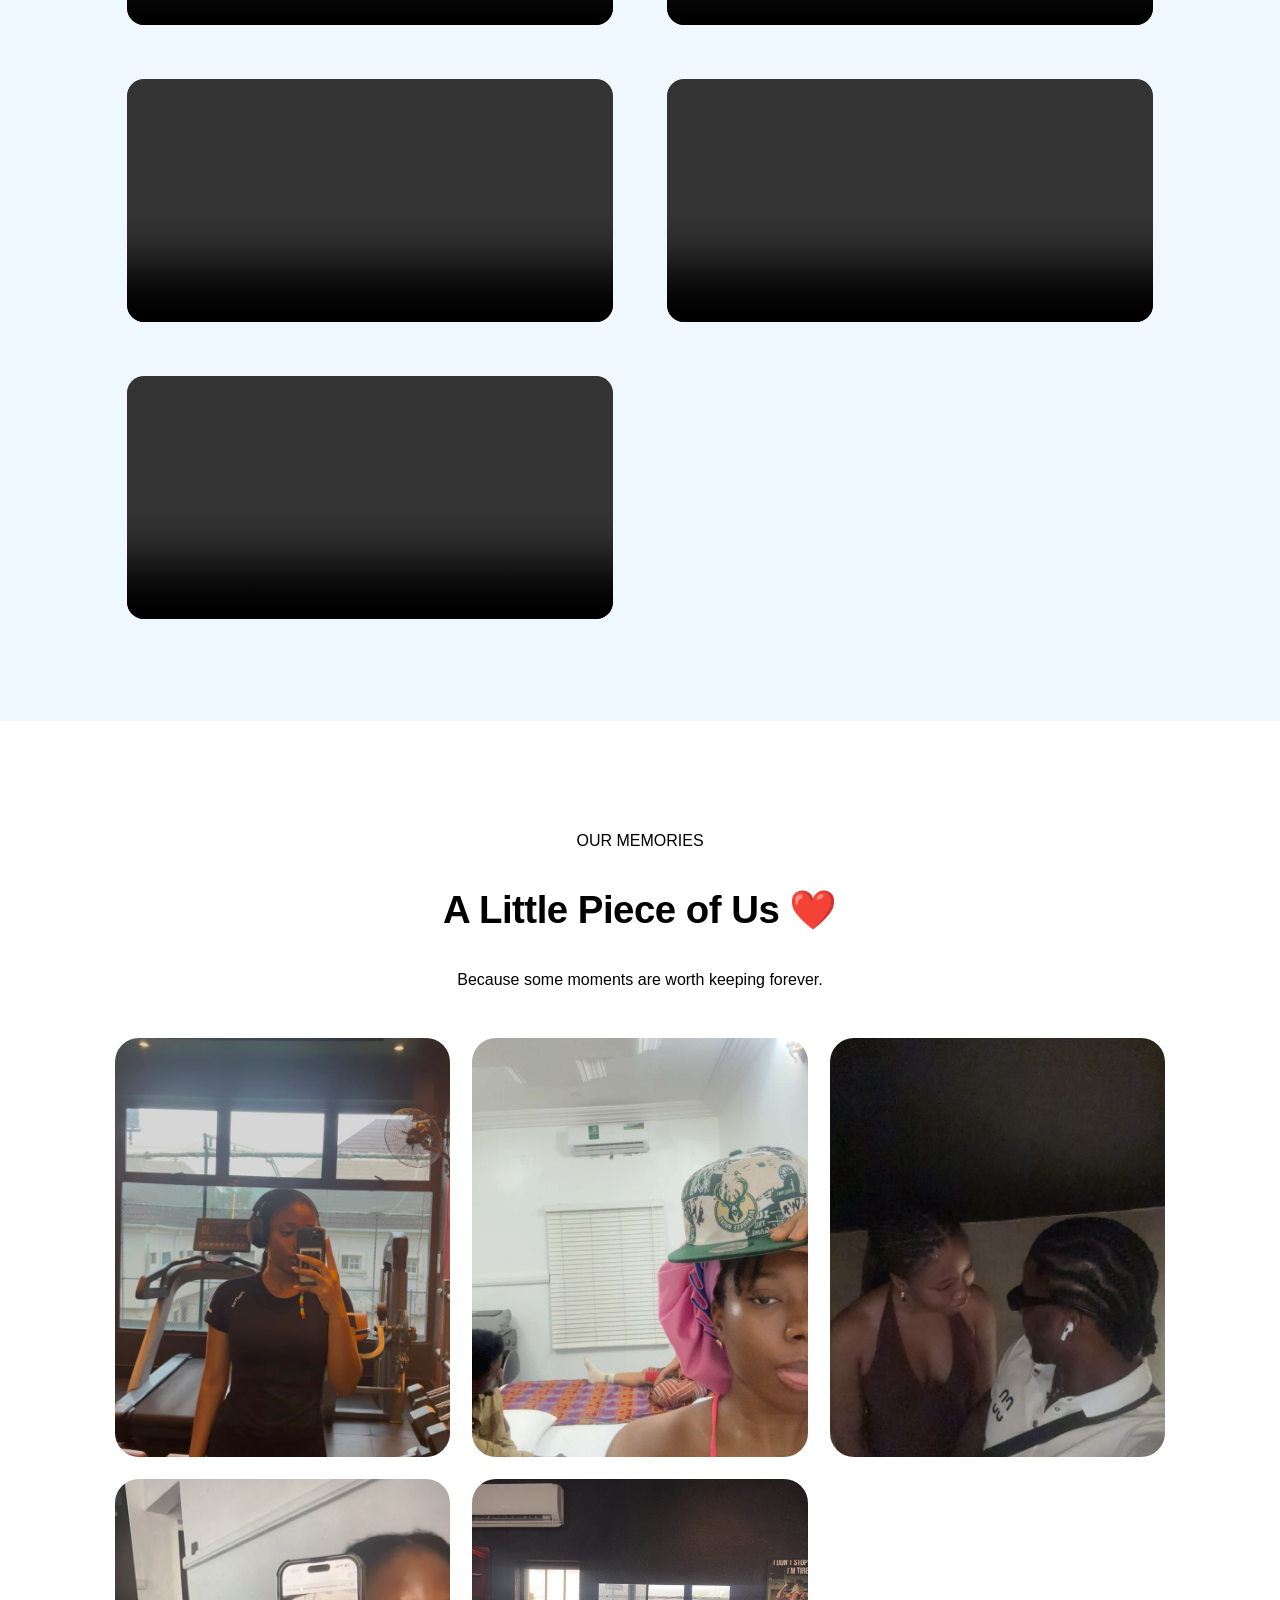
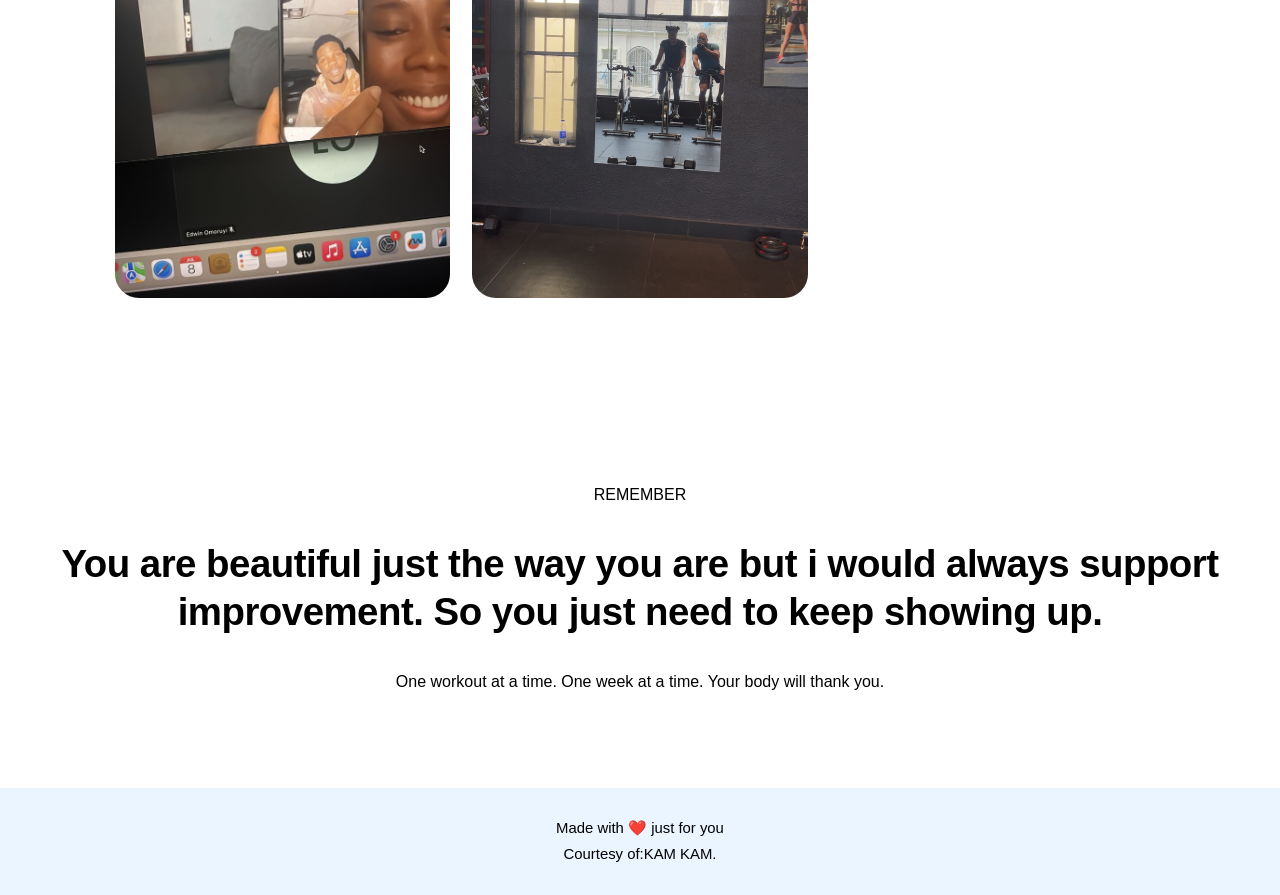
==== commit fd228342: "Change image file extensions from .jpg to .JPG" ====
--- a/index.html
+++ b/index.html
@@ -248,7 +248,7 @@
         </div>
 
         <div class="photo-card">
-            <img src="images/us-2.jpg" alt="A memory of us">
+            <img src="images/us-2.JPG" alt="A memory of us">
         </div>
 
         <div class="photo-card">
@@ -260,7 +260,7 @@
         </div>
 
         <div class="photo-card">
-            <img src="images/us-5.jpg" alt="A memory of us">
+            <img src="images/us-5.JPG" alt="A memory of us">
         </div>
 
     </div>
